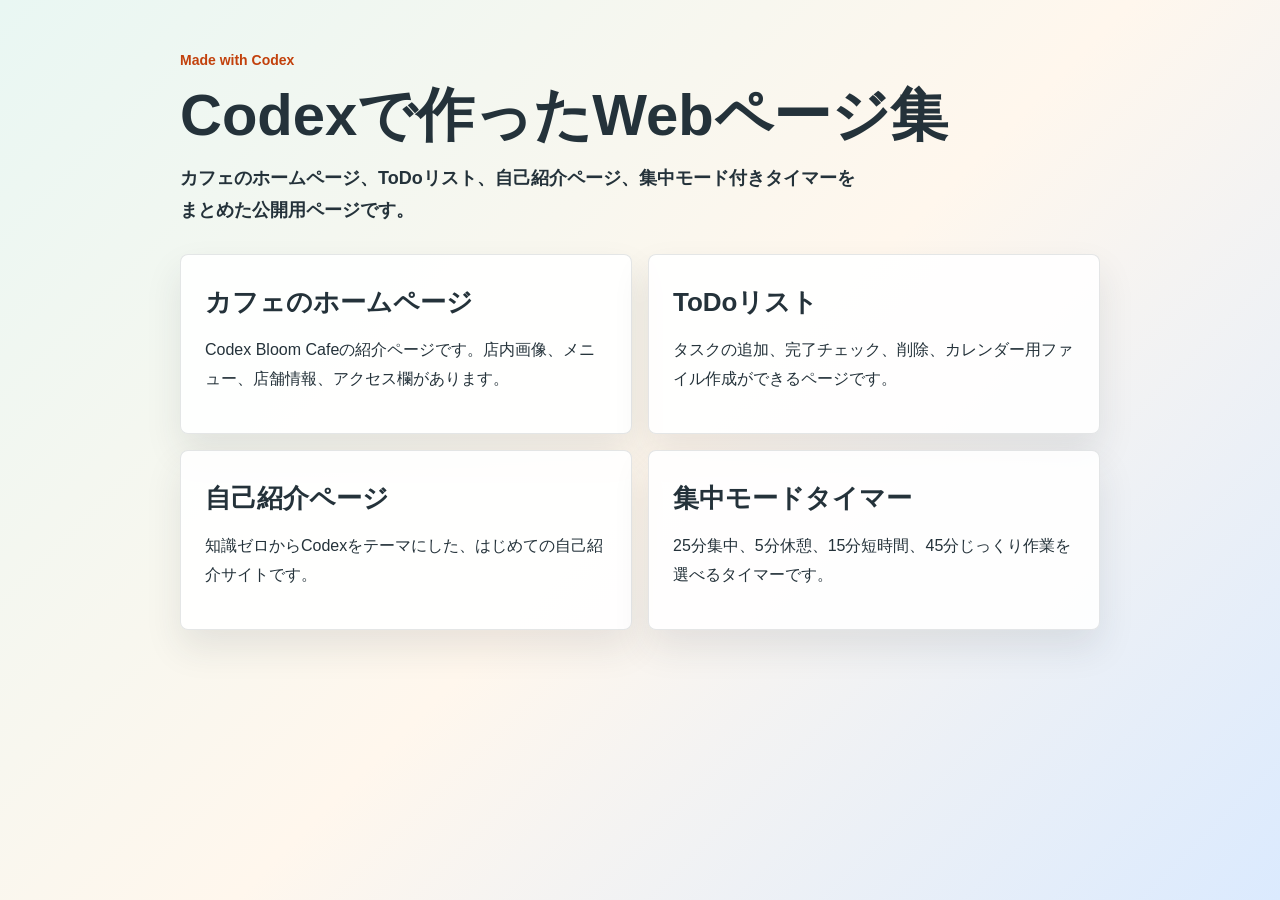
==== index.html @ d749dac1 "Add Codex web pages for GitHub Pages" ====
<!DOCTYPE html>
<html lang="ja">
<head>
  <meta charset="UTF-8">
  <meta name="viewport" content="width=device-width, initial-scale=1.0">
  <title>Codexで作ったWebページ集</title>
  <style>
    * {
      box-sizing: border-box;
    }

    body {
      min-height: 100vh;
      margin: 0;
      color: #24323a;
      font-family: "Yu Gothic", "Hiragino Kaku Gothic ProN", Meiryo, sans-serif;
      line-height: 1.8;
      background: linear-gradient(135deg, #e9f7f3, #fff7ed 52%, #dbeafe);
    }

    main {
      width: min(920px, calc(100% - 32px));
      margin: 0 auto;
      padding: 48px 0;
    }

    .label {
      margin: 0 0 8px;
      color: #c2410c;
      font-size: 14px;
      font-weight: 700;
    }

    h1 {
      margin: 0 0 12px;
      font-size: clamp(34px, 8vw, 58px);
      line-height: 1.18;
    }

    .lead {
      max-width: 680px;
      margin: 0 0 28px;
      font-size: 18px;
      font-weight: 700;
    }

    .links {
      display: grid;
      grid-template-columns: repeat(2, 1fr);
      gap: 16px;
    }

    a {
      display: block;
      min-height: 180px;
      padding: 24px;
      border: 1px solid rgba(36, 50, 58, 0.12);
      border-radius: 8px;
      color: inherit;
      text-decoration: none;
      background: rgba(255, 255, 255, 0.9);
      box-shadow: 0 18px 36px rgba(36, 50, 58, 0.1);
    }

    a:hover {
      transform: translateY(-2px);
    }

    h2 {
      margin: 0 0 10px;
      font-size: 26px;
    }

    p {
      margin: 0;
    }

    @media (max-width: 720px) {
      main {
        padding: 28px 0;
      }

      .links {
        grid-template-columns: 1fr;
      }
    }
  </style>
</head>
<body>
  <main>
    <p class="label">Made with Codex</p>
    <h1>Codexで作ったWebページ集</h1>
    <p class="lead">カフェのホームページ、ToDoリスト、自己紹介ページ、集中モード付きタイマーをまとめた公開用ページです。</p>

    <div class="links">
      <a href="cafe/">
        <h2>カフェのホームページ</h2>
        <p>Codex Bloom Cafeの紹介ページです。店内画像、メニュー、店舗情報、アクセス欄があります。</p>
      </a>

      <a href="todo/">
        <h2>ToDoリスト</h2>
        <p>タスクの追加、完了チェック、削除、カレンダー用ファイル作成ができるページです。</p>
      </a>

      <a href="profile/">
        <h2>自己紹介ページ</h2>
        <p>知識ゼロからCodexをテーマにした、はじめての自己紹介サイトです。</p>
      </a>

      <a href="timer/">
        <h2>集中モードタイマー</h2>
        <p>25分集中、5分休憩、15分短時間、45分じっくり作業を選べるタイマーです。</p>
      </a>
    </div>
  </main>
</body>
</html>
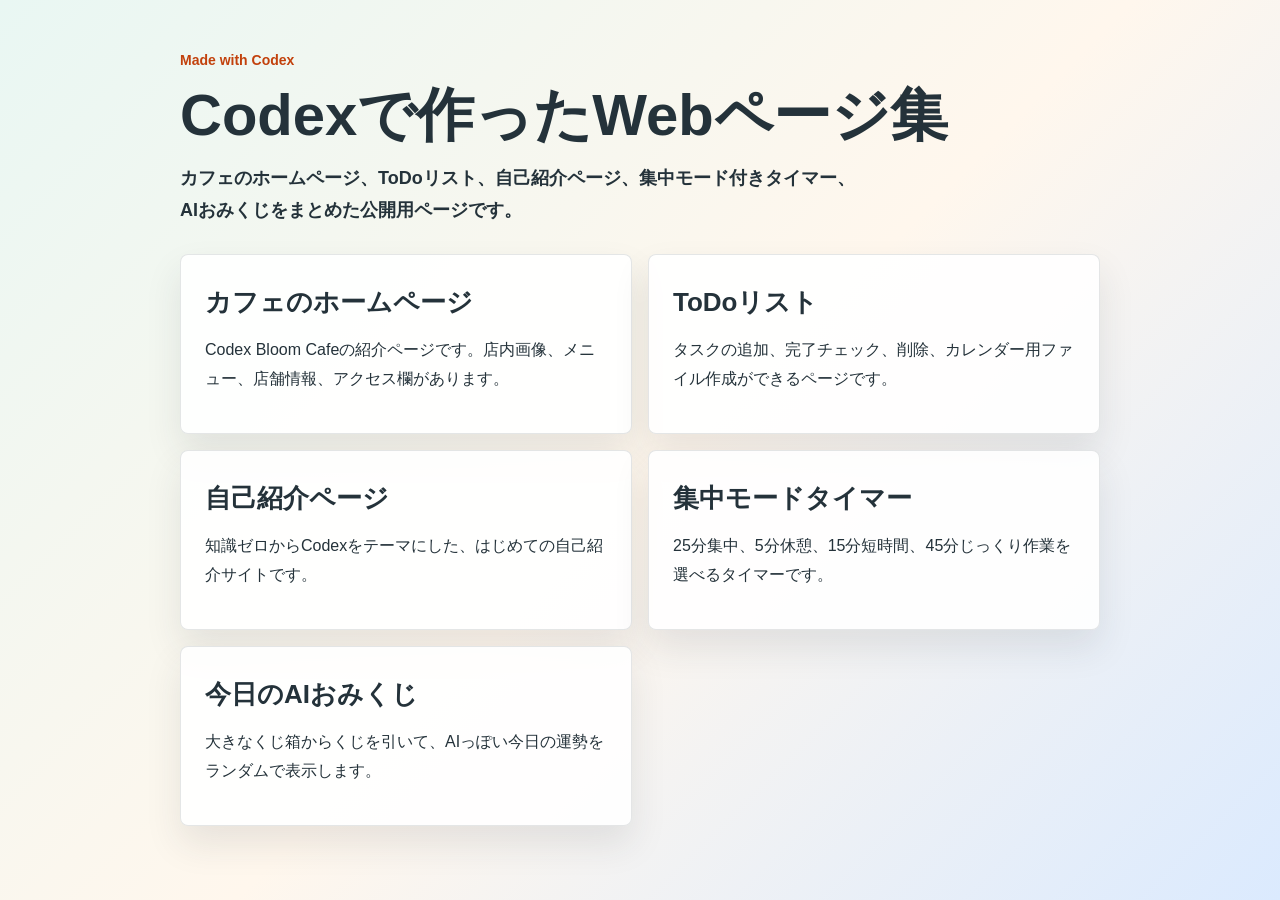
==== commit ccb618ed: "Add AI omikuji page" ====
--- a/index.html
+++ b/index.html
@@ -90,7 +90,7 @@
   <main>
     <p class="label">Made with Codex</p>
     <h1>Codexで作ったWebページ集</h1>
-    <p class="lead">カフェのホームページ、ToDoリスト、自己紹介ページ、集中モード付きタイマーをまとめた公開用ページです。</p>
+    <p class="lead">カフェのホームページ、ToDoリスト、自己紹介ページ、集中モード付きタイマー、AIおみくじをまとめた公開用ページです。</p>
 
     <div class="links">
       <a href="cafe/">
@@ -112,6 +112,11 @@
         <h2>集中モードタイマー</h2>
         <p>25分集中、5分休憩、15分短時間、45分じっくり作業を選べるタイマーです。</p>
       </a>
+
+      <a href="omikuji/">
+        <h2>今日のAIおみくじ</h2>
+        <p>大きなくじ箱からくじを引いて、AIっぽい今日の運勢をランダムで表示します。</p>
+      </a>
     </div>
   </main>
 </body>
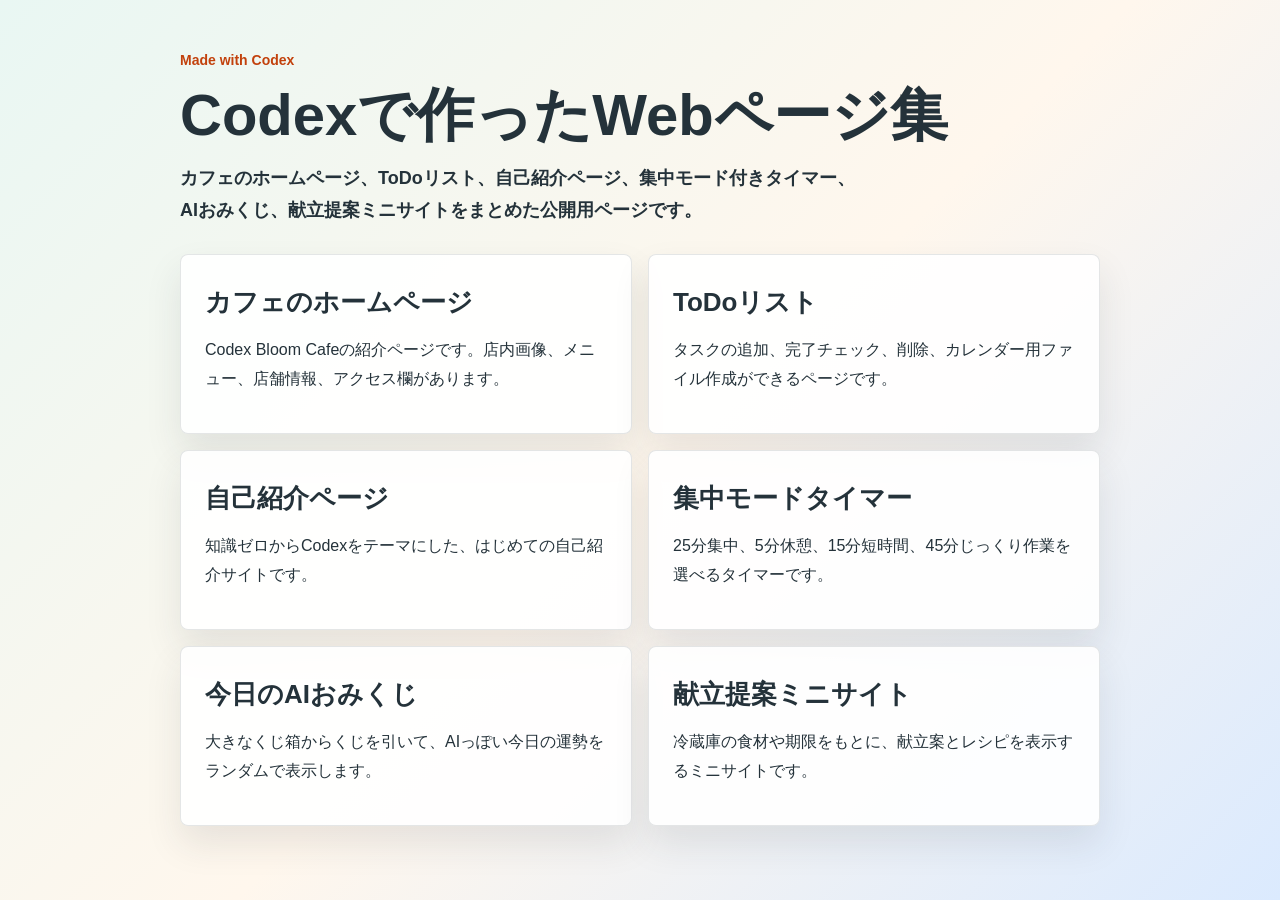
==== commit c0777e50: "Add menu planner page" ====
--- a/index.html
+++ b/index.html
@@ -90,7 +90,7 @@
   <main>
     <p class="label">Made with Codex</p>
     <h1>Codexで作ったWebページ集</h1>
-    <p class="lead">カフェのホームページ、ToDoリスト、自己紹介ページ、集中モード付きタイマー、AIおみくじをまとめた公開用ページです。</p>
+    <p class="lead">カフェのホームページ、ToDoリスト、自己紹介ページ、集中モード付きタイマー、AIおみくじ、献立提案ミニサイトをまとめた公開用ページです。</p>
 
     <div class="links">
       <a href="cafe/">
@@ -117,6 +117,11 @@
         <h2>今日のAIおみくじ</h2>
         <p>大きなくじ箱からくじを引いて、AIっぽい今日の運勢をランダムで表示します。</p>
       </a>
+
+      <a href="menu/">
+        <h2>献立提案ミニサイト</h2>
+        <p>冷蔵庫の食材や期限をもとに、献立案とレシピを表示するミニサイトです。</p>
+      </a>
     </div>
   </main>
 </body>
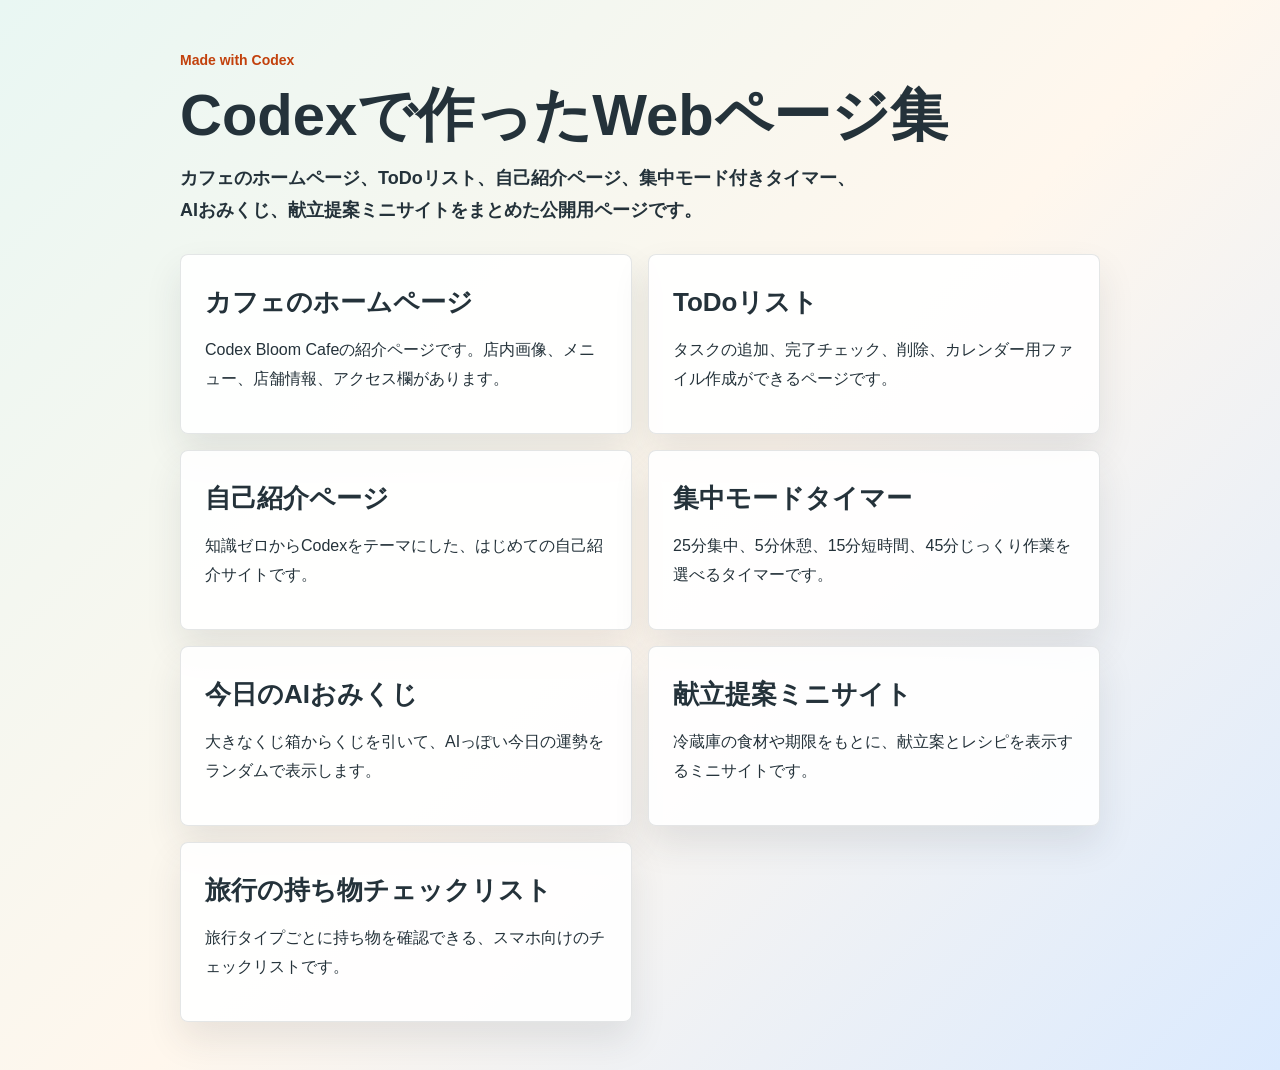
==== commit 2ebbc8cd: "Add travel checklist page" ====
--- a/index.html
+++ b/index.html
@@ -122,6 +122,11 @@
         <h2>献立提案ミニサイト</h2>
         <p>冷蔵庫の食材や期限をもとに、献立案とレシピを表示するミニサイトです。</p>
       </a>
+
+      <a href="travel/">
+        <h2>旅行の持ち物チェックリスト</h2>
+        <p>旅行タイプごとに持ち物を確認できる、スマホ向けのチェックリストです。</p>
+      </a>
     </div>
   </main>
 </body>
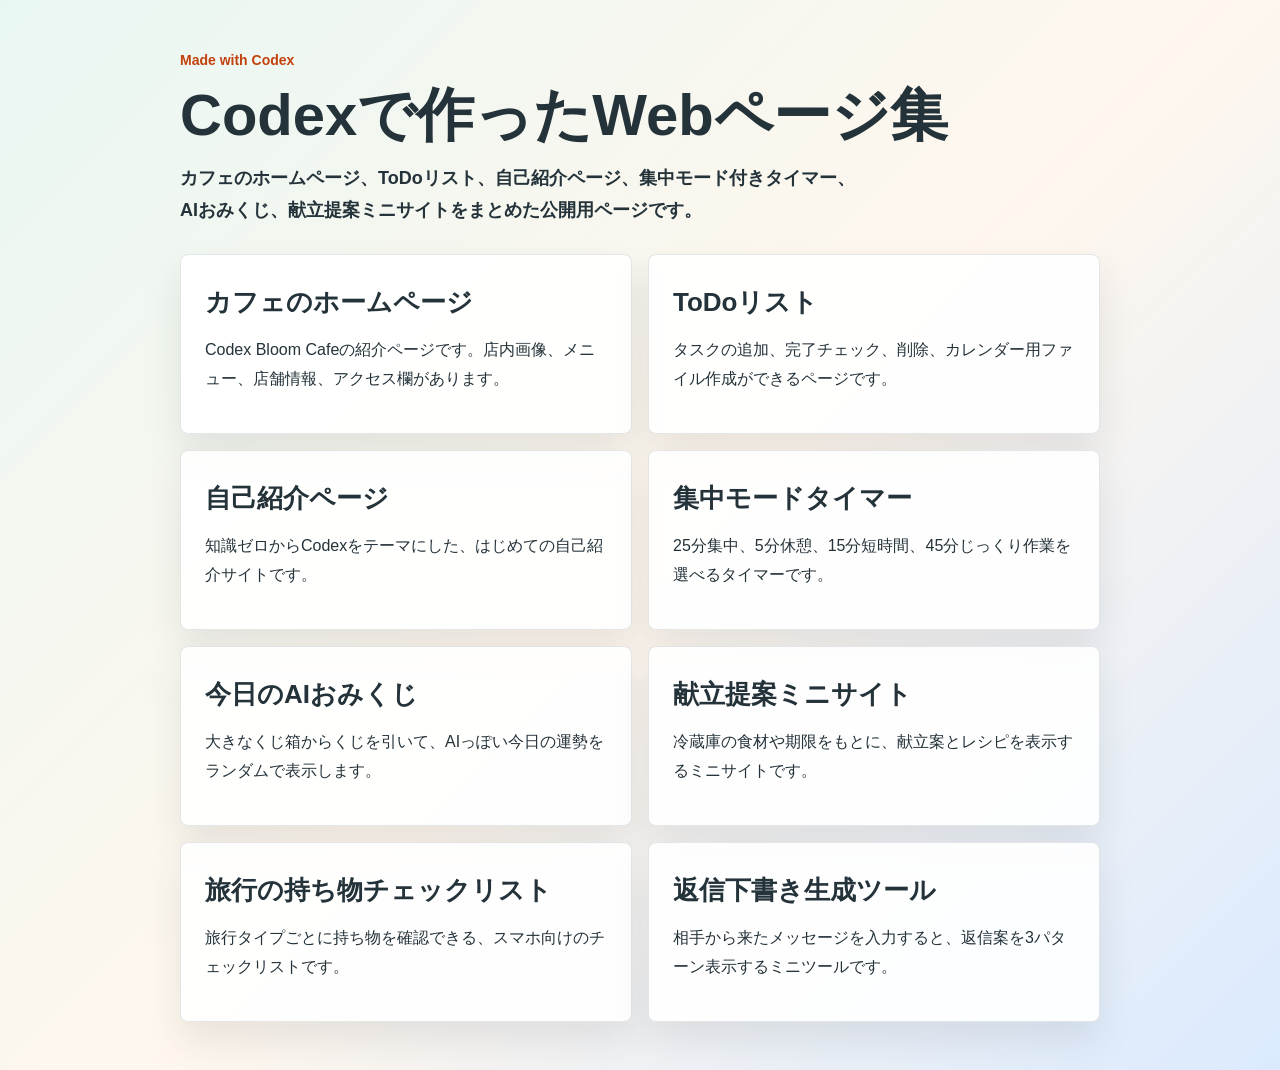
==== commit 99566846: "Add reply draft tool page" ====
--- a/index.html
+++ b/index.html
@@ -127,6 +127,11 @@
         <h2>旅行の持ち物チェックリスト</h2>
         <p>旅行タイプごとに持ち物を確認できる、スマホ向けのチェックリストです。</p>
       </a>
+
+      <a href="reply/">
+        <h2>返信下書き生成ツール</h2>
+        <p>相手から来たメッセージを入力すると、返信案を3パターン表示するミニツールです。</p>
+      </a>
     </div>
   </main>
 </body>
